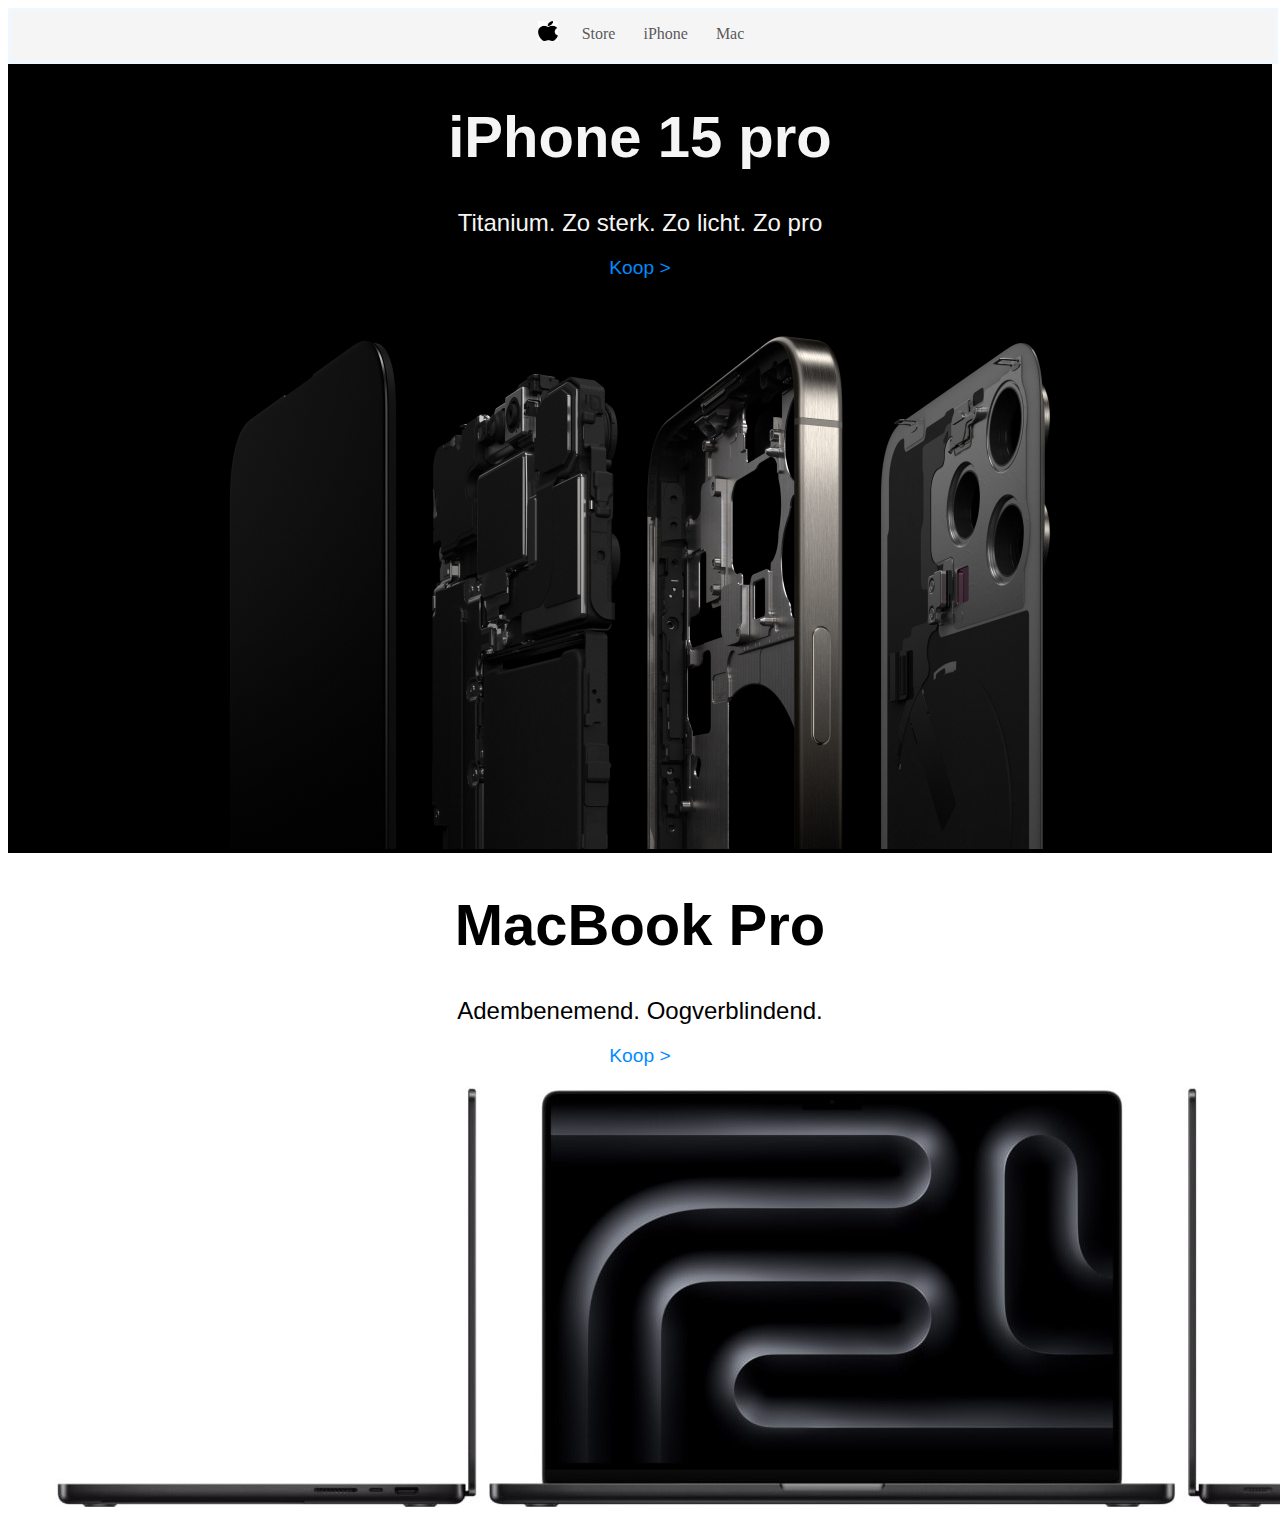
==== PO/index.html @ 5baf29a0 "ok" ====
<!DOCTYPE html>
<html lang="nl">
    <head>
        <meta charset="utf-8">
        <title>Apple (Nederland)</title>
        <link rel="stylesheet" href="css/vormgeving.css">
    </head>
    <body id="home">
        <div class="menu">
            <div id="logo"><a href="./index.html"><img src="images/applelogo.png" alt="apple logo" height=20 width=20></a></div>
            <a href="./store.html"><div class="menuitem">Store</div></a>
            <a href="./iPhone.html"><div class="menuitem">iPhone</div></a>
            <a href="./Mac.html"><div class="menuitem">Mac</div></a>
        </div>
        <div class="iPhone15pro">
            <div class="box">
                <h1 class="titel">iPhone 15 pro</h1>
                <h2>Titanium. Zo sterk. Zo licht. Zo pro</h2>
                <a href="./iPhone.html"><div id="koop">Koop ></div></a>
                <img src="images/plaatje15pro.jpg" alt="iPhone 15 Pro">
            </div>
        </div>
        <div class="Mac">
            <div class="box">
                <h1 class="titel">MacBook Pro</h1>
                <h2>Adembenemend. Oogverblindend.</h2>
                <a href="./Mac.html"><div id="koop">Koop ></div></a>
                <img id="macfoto" src="images/plaatjemac.jpg" alt="MacBook Pro">
            </div>
        </div>
    </body>
</html>
---- PO/css/vormgeving.css ----
body{
    background: rgb(255, 255, 255);
    font-family: sans-serif;
}

.menu{
    display: flex;
    flex-direction: row wrap;
    width: 100%;
    height: 50px;
    border: 3px solid aliceblue;
    background-color: whitesmoke;
    justify-content: center;
}

.menuitem{
    padding: 14px;
    color: rgba(54, 52, 52, 0.829);
    text-decoration: none;
    font-family: Geneva;
    cursor: pointer;
}
.menuitem:hover{
    color: black;
}
#logo{
    width: 6 px;
    height: 10px;
    padding: 10px;
}
a{
    text-decoration: none;
}

.iPhone15pro{
    display: flex;
    justify-content: center;
    text-align: center;
    flex-direction: column;
    background-color: black;
    background-size: cover;
    color: whitesmoke;
    width: 100%;
}

#koop{
    color: rgb(0, 140, 255);
    font-size: larger;
    margin-bottom: 20px;
}
#koop:hover{
    text-decoration: underline;
    text-decoration-thickness: 2px;
}
h2{
    font-weight: lighter;
    font-size: x-large;
}
.titel{
    font-weight: 100px;
    font-size: 58px;
}
h3{
    color: rgb(165, 77, 42);
    font-weight: lighter;
    font-size: 16px;
}
h4{
    font-size: 16px;
    font-weight: lighter;
}
.Mac{
    display: flex;
    justify-content: center;
    text-align: center;
    flex-direction: column;
    background-color: white;
    background-size: cover;
    color: rgb(0, 0, 0);
    width: 100%;
}

#Pros{
    width: 50%;
    height: 50%;
    border: 1px solid gray;
    margin-left: 8%;
}

#iPhone{
    background-color: rgb(255, 255, 255)
}
#iPhone{
    color: black;
    font-weight: lighter;
    font-size: 20px;
    margin-top: 1px;
}
.box2{
    width: 300px;
    border: 1px solid black;
    padding: 7px;
    margin-left: 60%;
    border-radius: 16px; 
}

#naam{
    font-size: smaller;
    font-weight: bolder;
    padding: 0px;
}

#schermgrootte{
    font-size: 60%;
}
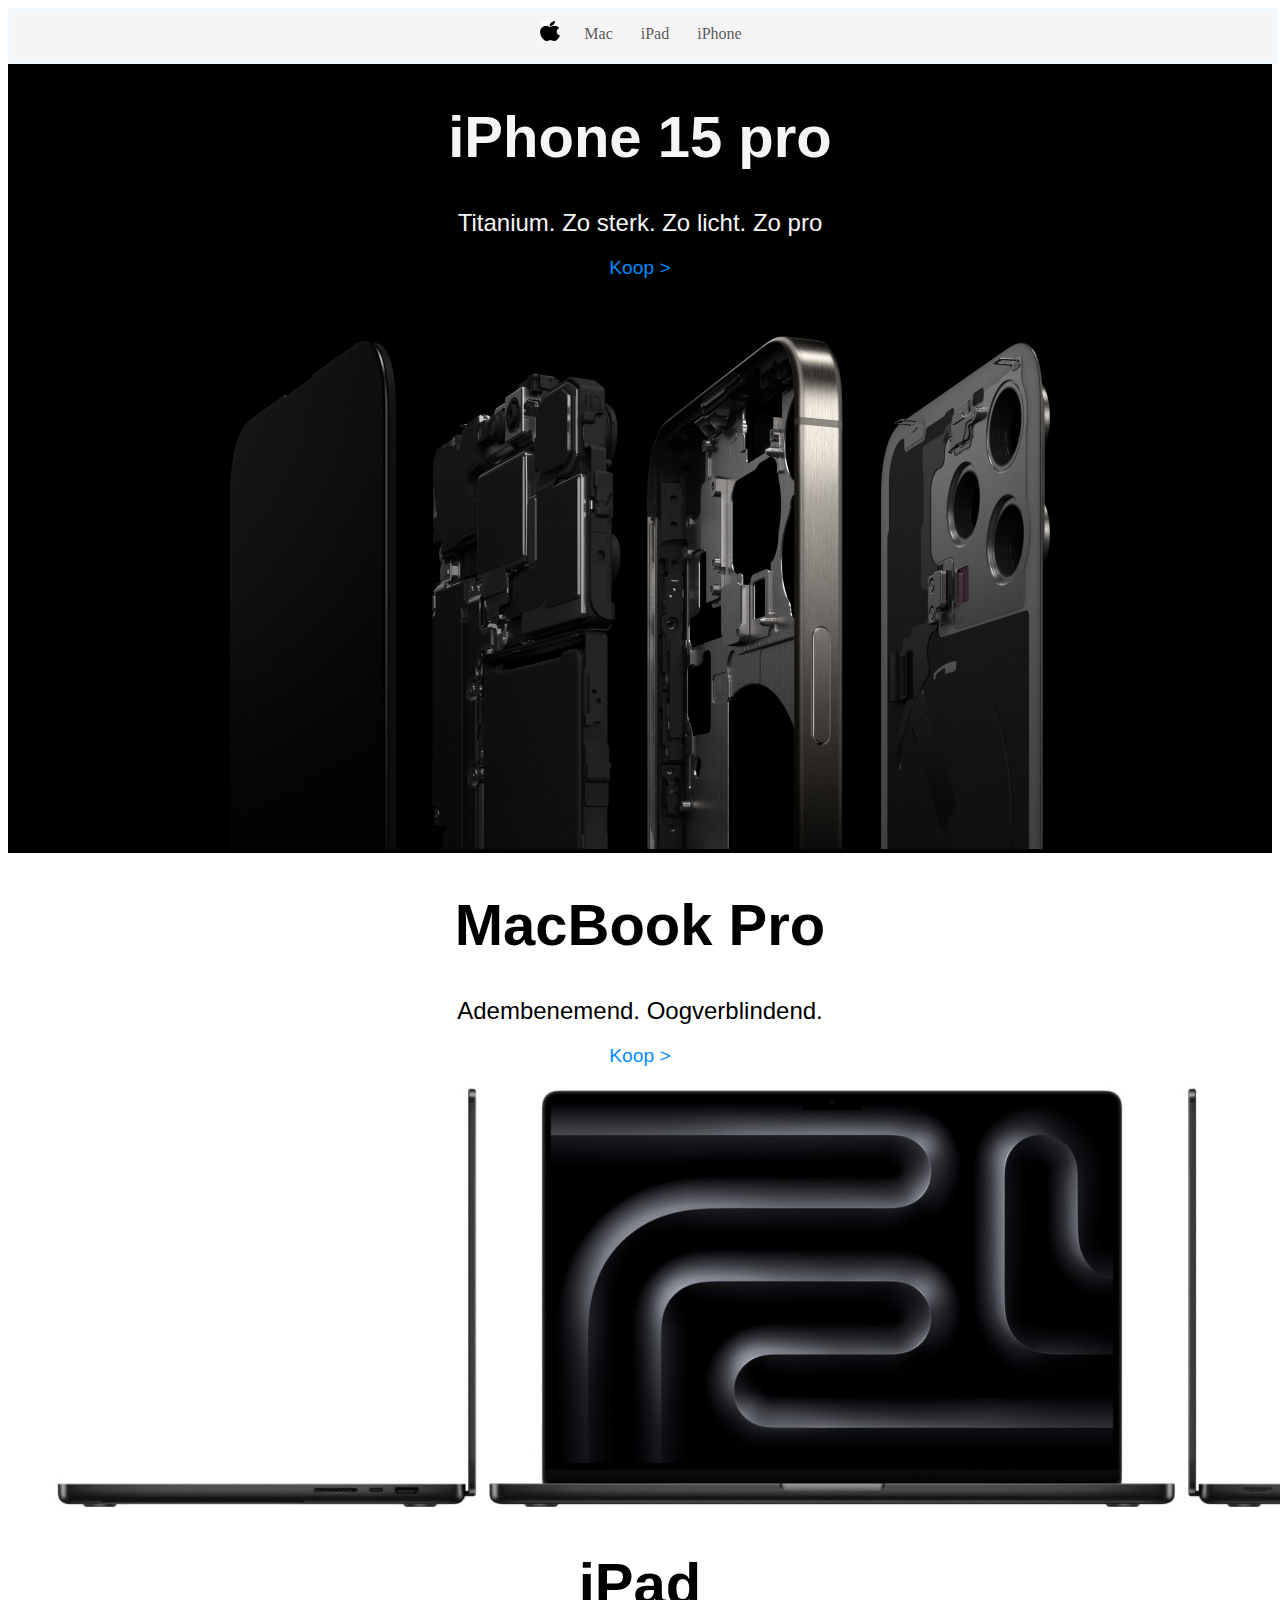
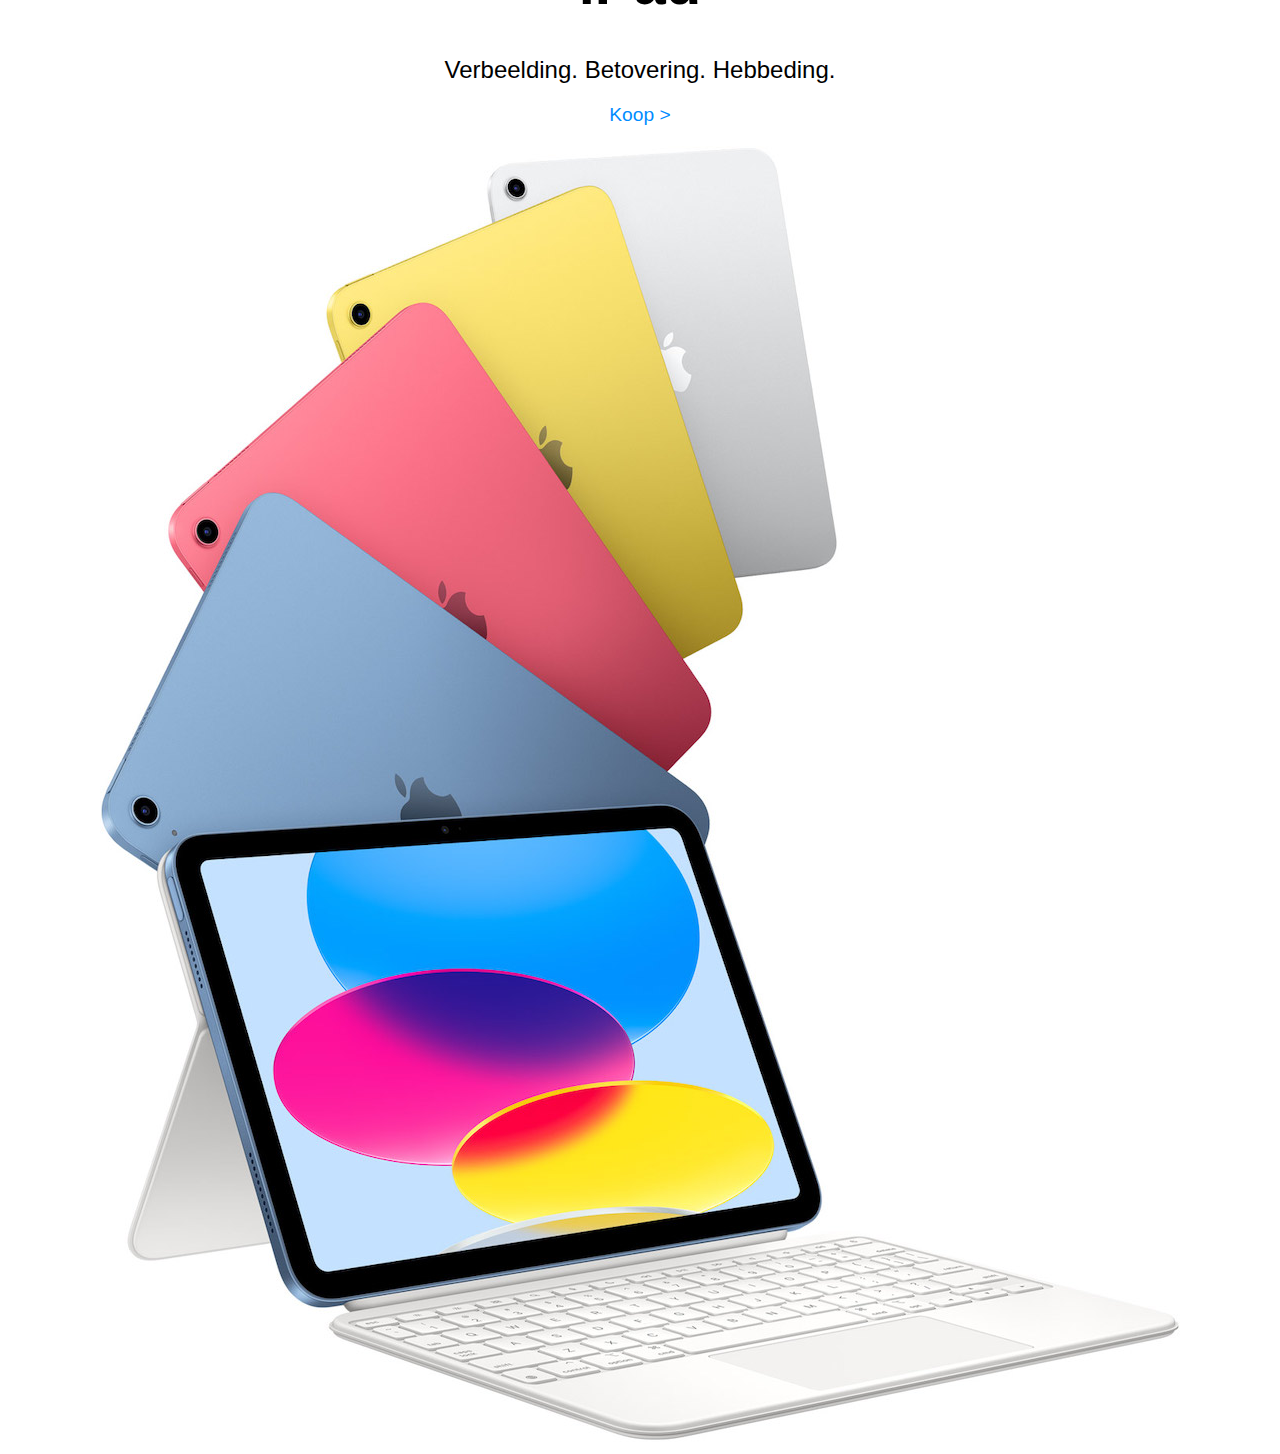
==== commit b97c375d: "eindversie po" ====
--- a/PO/index.html
+++ b/PO/index.html
@@ -5,12 +5,12 @@
         <title>Apple (Nederland)</title>
         <link rel="stylesheet" href="css/vormgeving.css">
     </head>
-    <body id="home">
+    <body>
         <div class="menu">
             <div id="logo"><a href="./index.html"><img src="images/applelogo.png" alt="apple logo" height=20 width=20></a></div>
-            <a href="./store.html"><div class="menuitem">Store</div></a>
+            <a href="./Mac.html"><div class="menuitem">Mac</div></a>
+            <a href="./iPad.html"><div class="menuitem">iPad</div></a>
             <a href="./iPhone.html"><div class="menuitem">iPhone</div></a>
-            <a href="./Mac.html"><div class="menuitem">Mac</div></a>
         </div>
         <div class="iPhone15pro">
             <div class="box">
@@ -28,5 +28,13 @@
                 <img id="macfoto" src="images/plaatjemac.jpg" alt="MacBook Pro">
             </div>
         </div>
+        <div class="iPad">
+            <div class="box">
+                <h1 class="titel">iPad</h1>
+                <h2>Verbeelding. Betovering. Hebbeding.</h2>
+                <a href="./iPad.html"><div id="koop">Koop ></div></a>
+                <img id="ipadfoto" src="images/iPad-10.jpg" alt="iPad">
+            </div>
+        </div>
     </body>
 </html>--- a/PO/css/vormgeving.css
+++ b/PO/css/vormgeving.css
@@ -1,3 +1,8 @@
+@font-face {
+    font-family: 'VinaSans';
+    src: url(fonts/VinaSans-Regular.ttf);
+}
+
 body{
     background: rgb(255, 255, 255);
     font-family: sans-serif;
@@ -83,7 +88,7 @@
 #Pros{
     width: 50%;
     height: 50%;
-    border: 1px solid gray;
+    border: 1px solid white;
     margin-left: 8%;
 }
 
@@ -97,11 +102,29 @@
     margin-top: 1px;
 }
 .box2{
+    display: flex;
+    flex-flow: row nowrap;
     width: 300px;
     border: 1px solid black;
     padding: 7px;
     margin-left: 60%;
-    border-radius: 16px; 
+    border-radius: 16px;
+    height: 65px;
+}
+.box3{
+    height: 60px;
+    display: flex;
+    flex-flow: column nowrap;
+    width: 150px;
+    justify-content: space-evenly;
+}
+.box4{
+    height: 60px;
+    display: flex;
+    width: 150px;
+    justify-content: flex-end;
+    align-items: center;
+    
 }
 
 #naam{
@@ -113,3 +136,29 @@
 #schermgrootte{
     font-size: 60%;
 }
+
+#plaatjeipad{
+    width: 50%;
+    height: 50%;
+}
+
+.iPad{
+    display: flex;
+    justify-content: center;
+    text-align: center;
+    flex-direction: column;
+    background-color: white;
+    background-size: cover;
+    color: rgb(0, 0, 0);
+    width: 100%;
+}
+
+.colofon{
+    border: 1px solid blue;
+    border-radius: 20px;
+    font-family: VinaSans;
+    text-align: center;
+    text-decoration: none;
+    color: blue;
+    margin: 10px 775px 10px 775px
+}